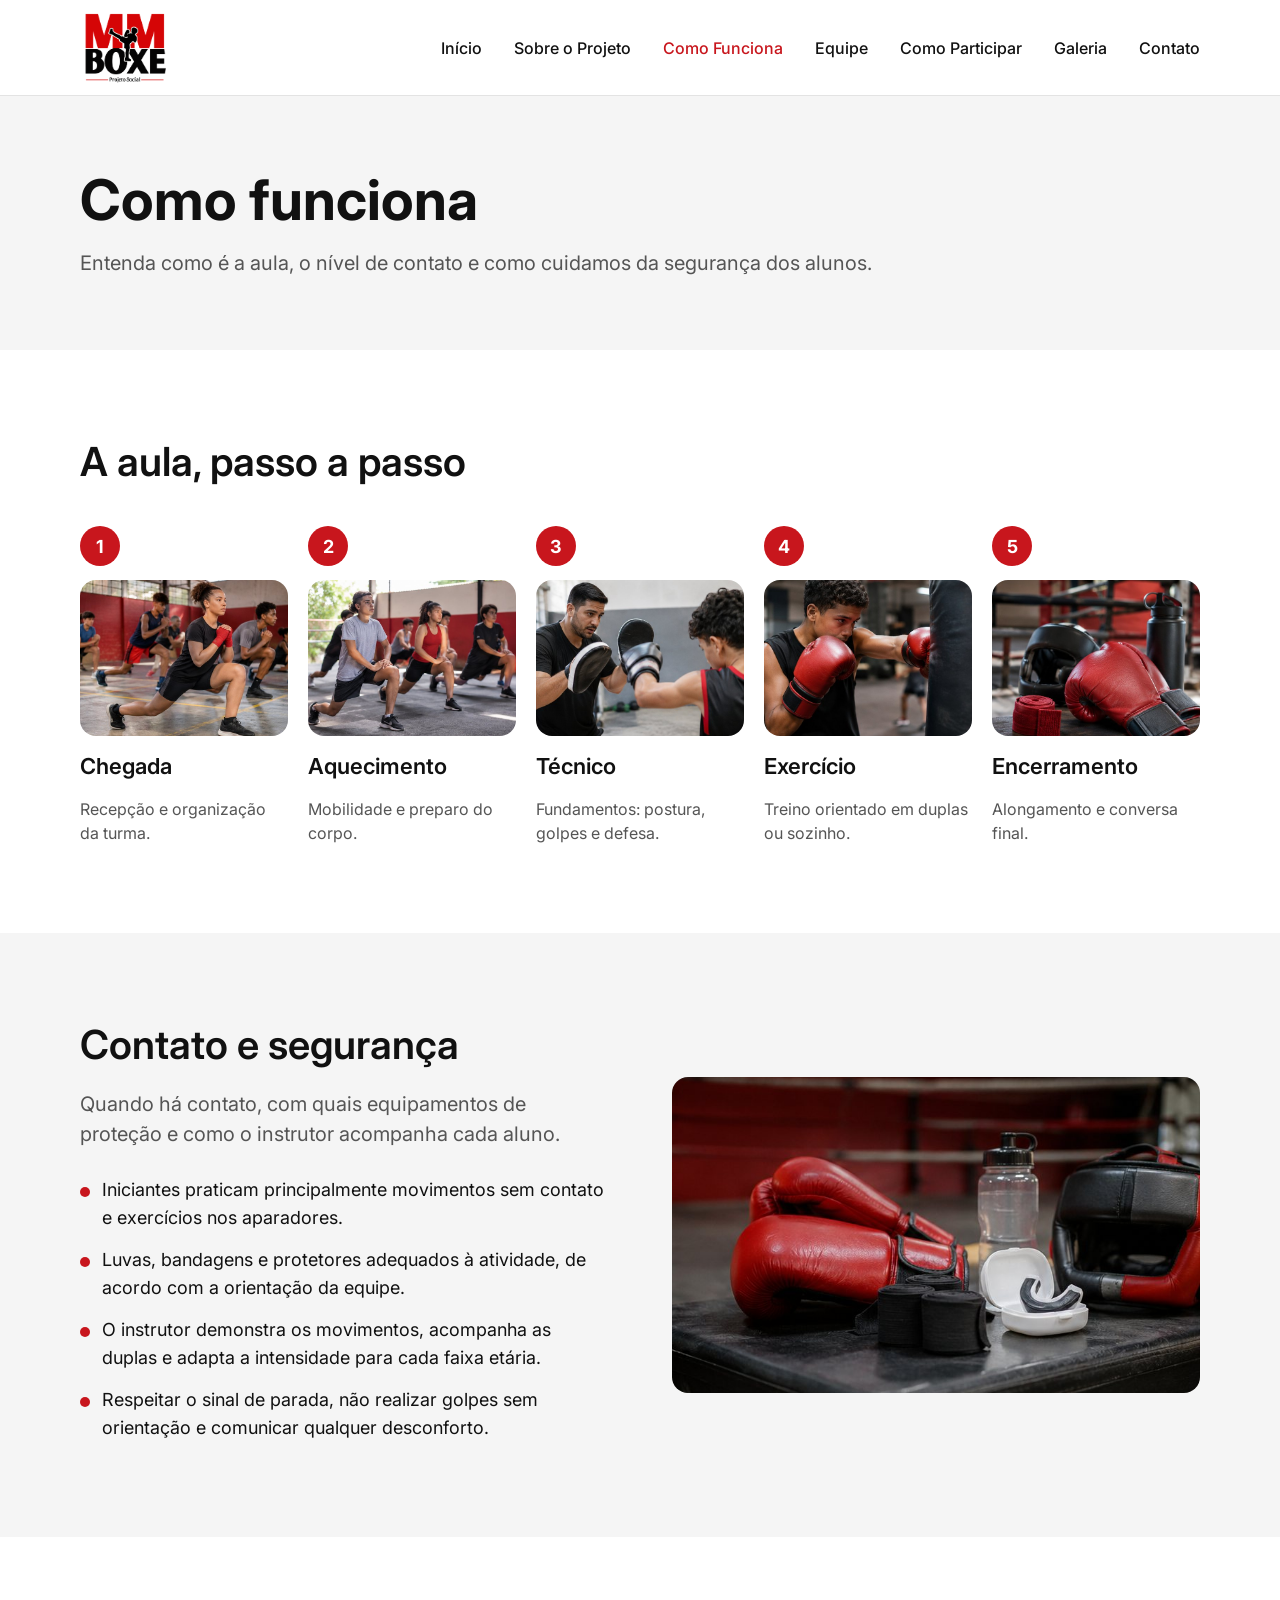
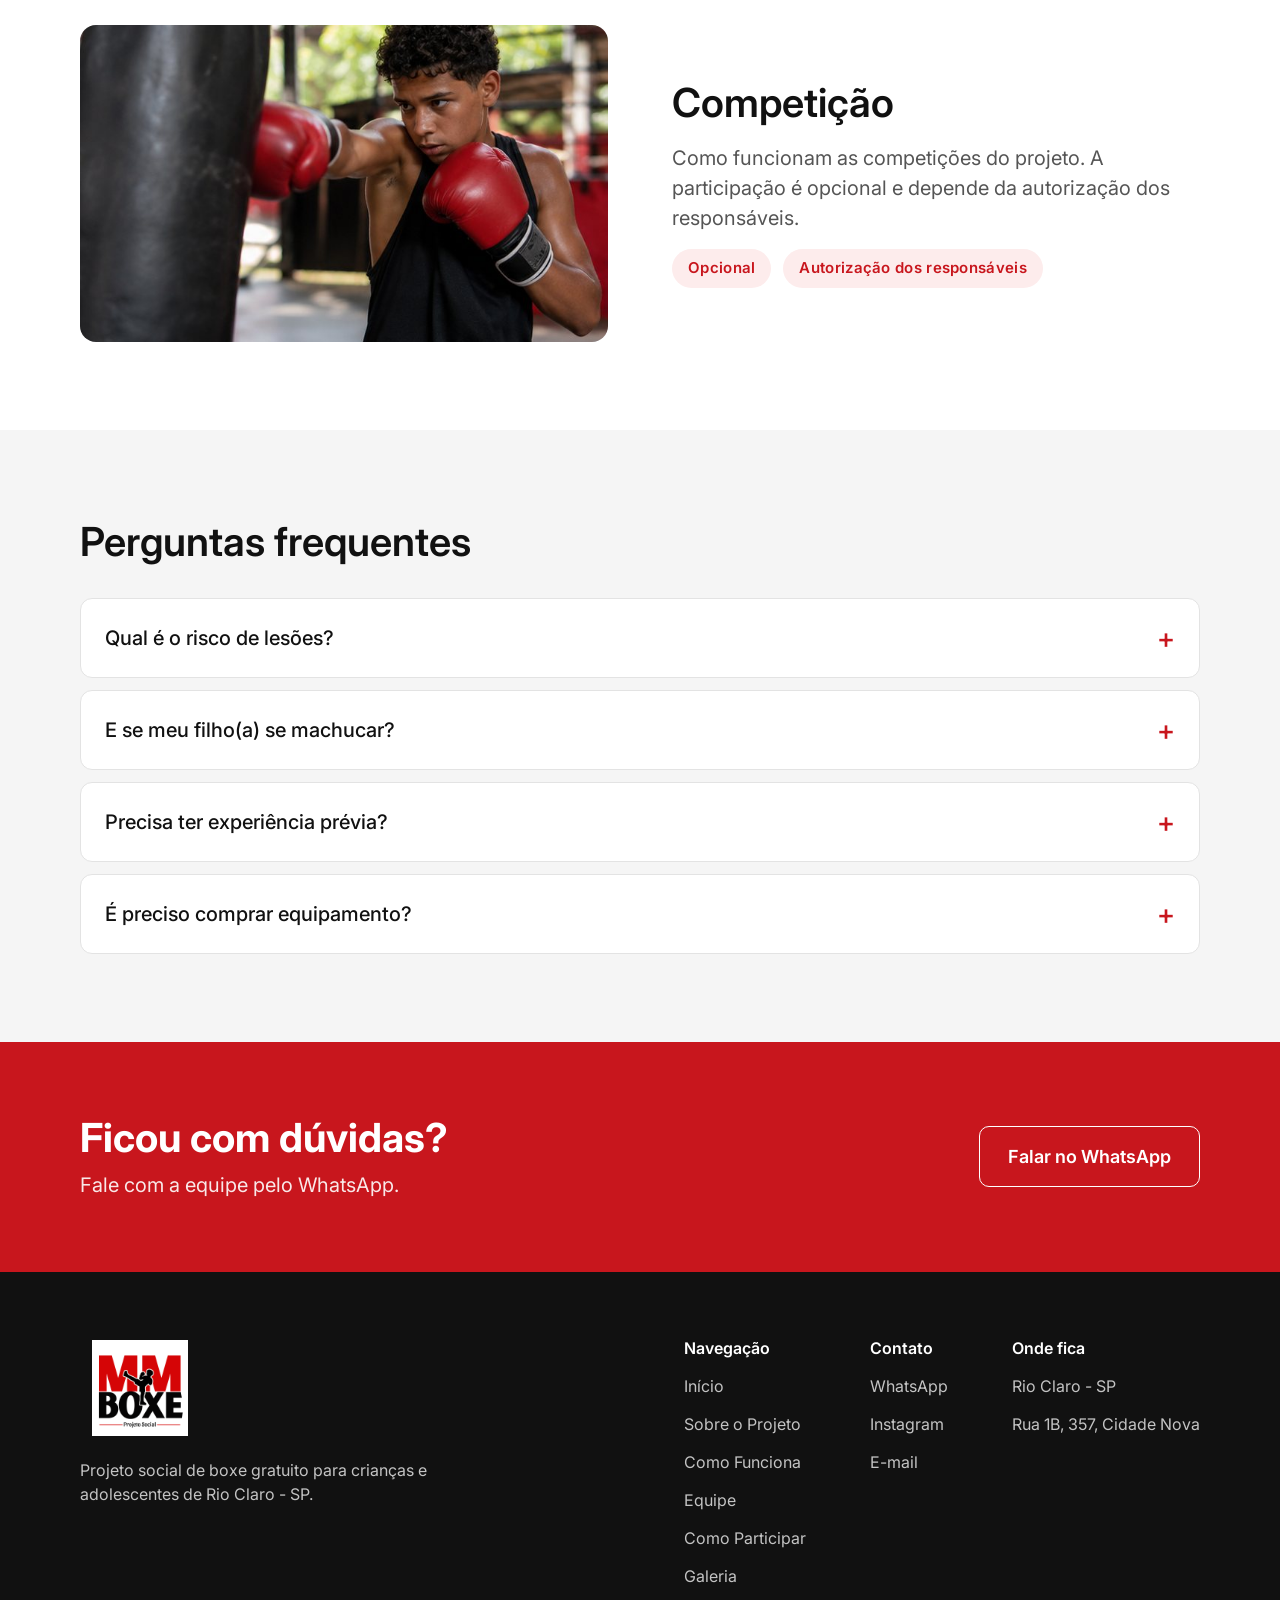
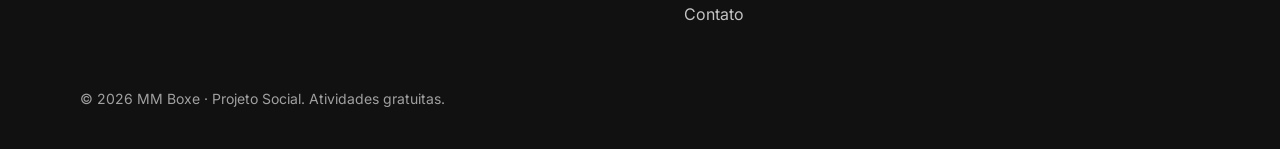
==== como-funciona.html @ a2ffd199 "criei o repo" ====
<!DOCTYPE html>
<html lang="pt-BR">
<head>
<meta charset="utf-8"/>
<meta content="width=device-width, initial-scale=1" name="viewport"/>
<title>Como Funciona · MM Boxe</title>
<meta content="Como é a aula, o nível de contato e como cuidamos da segurança dos alunos." name="description"/>
<link href="https://fonts.googleapis.com" rel="preconnect"/>
<link crossorigin="" href="https://fonts.gstatic.com" rel="preconnect"/>
<link href="https://fonts.googleapis.com/css2?family=Inter:wght@400;500;600;700&amp;display=swap" rel="stylesheet"/>
<link href="styles.css" rel="stylesheet"/>

</head>
<body>
<header class="navbar">
<a class="logo" href="index.html" aria-label="MM Boxe — página inicial"><img class="mm-brand-image" src="logo-mm-boxe.png" alt="MM Boxe" /></a>
<nav aria-label="Principal" class="menu">
<a href="index.html">Início</a>
<a href="sobre.html">Sobre o Projeto</a>
<a aria-current="page" href="como-funciona.html">Como Funciona</a>
<a href="equipe.html">Equipe</a>
<a href="como-participar.html">Como Participar</a>
<a href="galeria.html">Galeria</a>
<a href="contato.html">Contato</a>
</nav>
</header>
<main>
<!-- Design base desta página: Caderno -->
<section class="page-head">
<div class="container">
<h1 class="title-xl">Como funciona</h1>
<p class="lead">Entenda como é a aula, o nível de contato e como cuidamos da segurança dos alunos.</p>
</div>
</section>
<section class="section">
<div class="container stack" style="--gap:40px">
<h2 class="title-lg">A aula, passo a passo</h2>
<div class="grid-5">
<article class="step"><span class="num">1</span><img alt="Imagem ilustrativa: Alunos fazendo aquecimento" class="photo photo--thumb photo--image" decoding="async" loading="lazy" src="imagens/cena-1-2.jpg"/><h3>Chegada</h3><p>Recepção e organização da turma.</p></article>
<article class="step"><span class="num">2</span><img alt="Imagem ilustrativa: Grupo realizando exercícios de mobilidade" class="photo photo--thumb photo--image" decoding="async" loading="lazy" src="imagens/cena-2-2.jpg"/><h3>Aquecimento</h3><p>Mobilidade e preparo do corpo.</p></article>
<article class="step"><span class="num">3</span><img alt="Imagem ilustrativa: Professor ensinando técnicas de boxe" class="photo photo--thumb photo--image" decoding="async" loading="lazy" src="imagens/cena-1-3.jpg"/><h3>Técnico</h3><p>Fundamentos: postura, golpes e defesa.</p></article>
<article class="step"><span class="num">4</span><img alt="Imagem ilustrativa: Atleta praticando golpes" class="photo photo--thumb photo--image" decoding="async" loading="lazy" src="imagens/cena-3-1.jpg"/><h3>Exercício</h3><p>Treino orientado em duplas ou sozinho.</p></article>
<article class="step"><span class="num">5</span><img alt="Imagem ilustrativa: Equipamentos organizados ao final do treino" class="photo photo--thumb photo--image" decoding="async" loading="lazy" src="imagens/cena-3-4.jpg"/><h3>Encerramento</h3><p>Alongamento e conversa final.</p></article>
</div>
</div>
</section>
<section class="section section--surface">
<div class="container grid-2 row--center" style="gap:64px">
<div class="stack" style="--gap:20px">
<h2 class="title-lg">Contato e segurança</h2>
<p class="lead">Quando há contato, com quais equipamentos de proteção e como o instrutor acompanha cada aluno.</p>
<ul class="bullets">
<li>Iniciantes praticam principalmente movimentos sem contato e exercícios nos aparadores.</li>
<li>Luvas, bandagens e protetores adequados à atividade, de acordo com a orientação da equipe.</li>
<li>O instrutor demonstra os movimentos, acompanha as duplas e adapta a intensidade para cada faixa etária.</li>
<li>Respeitar o sinal de parada, não realizar golpes sem orientação e comunicar qualquer desconforto.</li>
</ul>
</div>
<img alt="Imagem ilustrativa de luvas, protetor e equipamentos para treino de boxe" class="photo photo--wide photo--image" decoding="async" loading="lazy" src="imagens/cena-1-4.jpg"/>
</div>
</section>
<section class="section">
<div class="container grid-2 row--center" style="gap:64px">
<img alt="Imagem ilustrativa de treinamento de boxe" class="photo photo--wide photo--image" decoding="async" loading="lazy" src="imagens/cena-2-1.jpg"/>
<div class="stack" style="--gap:16px">
<h2 class="title-lg">Competição</h2>
<p class="lead">Como funcionam as competições do projeto. A participação é opcional e depende da autorização dos responsáveis.</p>
<div class="chips"><span class="badge">Opcional</span><span class="badge">Autorização dos responsáveis</span></div>
</div>
</div>
</section>
<section class="section section--surface">
<div class="container stack" style="--gap:32px">
<h2 class="title-lg">Perguntas frequentes</h2>
<div class="faq">
<details><summary>Qual é o risco de lesões?</summary><p>Como em qualquer esporte, há possibilidade de lesões. A prática segura prioriza exercícios supervisionados, adaptação à experiência e proteção adequada. As orientações devem ser confirmadas com a equipe.</p></details>
<details><summary>E se meu filho(a) se machucar?</summary><p>A atividade é interrompida e a pessoa responsável é comunicada. Se necessário, deve ser buscado atendimento de saúde. Este é um procedimento ilustrativo, não uma política oficial publicada.</p></details>
<details><summary>Precisa ter experiência prévia?</summary><p>Não é necessário começar sabendo boxear. As primeiras aulas são dedicadas a postura, coordenação, deslocamento e fundamentos, respeitando o ritmo de cada aluno.</p></details>
<details><summary>É preciso comprar equipamento?</summary><p>As necessidades variam conforme a atividade. Consulte a equipe antes de comprar luvas, bandagens ou outros itens.</p></details>
</div>
</div>
</section>
<section class="cta">
<div>
<h2>Ficou com dúvidas?</h2>
<p>Fale com a equipe pelo WhatsApp.</p>
</div>
<a class="btn btn--on-brand" href="contato.html">Falar no WhatsApp</a>
</section>
</main>
<footer class="footer">
<div class="footer__top">
<div class="footer__brand">
<a class="logo" href="index.html" aria-label="MM Boxe — página inicial"><img class="mm-brand-image" src="logo-mm-boxe-b.png" alt="MM Boxe" /></a>
<p>Projeto social de boxe gratuito para crianças e adolescentes de Rio Claro - SP.</p>
</div>
<div class="footer__cols">
<div>
<h4>Navegação</h4>
<ul>
<li><a href="index.html">Início</a></li>
<li><a href="sobre.html">Sobre o Projeto</a></li>
<li><a href="como-funciona.html">Como Funciona</a></li>
<li><a href="equipe.html">Equipe</a></li>
<li><a href="como-participar.html">Como Participar</a></li>
<li><a href="galeria.html">Galeria</a></li>
<li><a href="contato.html">Contato</a></li>
</ul>
</div>
<div>
<h4>Contato</h4>
<ul><li><a href="contato.html#canais">WhatsApp</a></li><li><a href="contato.html#canais">Instagram</a></li><li><a href="contato.html#canais">E-mail</a></li></ul>
</div>
<div>
<h4>Onde fica</h4>
<ul><li>Rio Claro - SP</li><li>Rua 1B, 357, Cidade Nova</li></ul>
</div>
</div>
</div>
<p class="footer__bottom">© 2026 MM Boxe · Projeto Social. Atividades gratuitas.</p>
</footer>
</body>
</html>
---- styles.css ----
/* MM Boxe - Projeto Social
   Estilos compartilhados por todas as páginas. */

:root {
  --ink: #111111;
  --ink-muted: #555555;
  --brand: #c8161d;
  --brand-soft: #fdecec;
  --surface: #f5f5f5;
  --border: #e3e3e3;
  --white: #ffffff;
  --radius: 16px;
  --radius-sm: 10px;
  --gutter: 80px;
}

*,
*::before,
*::after {
  box-sizing: border-box;
}

body {
  margin: 0;
  font-family: "Inter", system-ui, -apple-system, "Segoe UI", Roboto, sans-serif;
  color: var(--ink);
  background: var(--white);
  line-height: 1.5;
}

h1, h2, h3, p, ul { margin: 0; }
ul { padding: 0; list-style: none; }
a { color: inherit; text-decoration: none; }
img { max-width: 100%; display: block; }

/* ---------- Estrutura ---------- */

.section {
  padding: 88px var(--gutter);
}
.section--surface { background: var(--surface); }
.section--tight-top { padding-top: 0; }
.container { max-width: 1280px; margin: 0 auto; }
.stack { display: flex; flex-direction: column; }
.stack > * + * { margin-top: var(--gap, 16px); }
.row { display: flex; gap: var(--gap, 24px); }
.row--center { align-items: center; }
.grid-3 { display: grid; grid-template-columns: repeat(3, 1fr); gap: 24px; }
.grid-4 { display: grid; grid-template-columns: repeat(4, 1fr); gap: 20px; }
.grid-5 { display: grid; grid-template-columns: repeat(5, 1fr); gap: 20px; }
.grid-2 { display: grid; grid-template-columns: 1fr 1fr; gap: 48px; }

/* ---------- Tipografia ---------- */

.title-xl { font-size: 56px; font-weight: 700; line-height: 64px; }
.title-hero { font-size: 60px; font-weight: 700; line-height: 68px; }
.title-lg { font-size: 40px; font-weight: 600; line-height: 48px; }
.title-md { font-size: 28px; font-weight: 600; line-height: 36px; }
.title-sm { font-size: 24px; font-weight: 600; line-height: 30px; }
.lead { font-size: 20px; line-height: 30px; color: var(--ink-muted); }
.muted { color: var(--ink-muted); }
.brand { color: var(--brand); }

/* ---------- Navbar ---------- */

.navbar {
  display: flex;
  align-items: center;
  justify-content: space-between;
  gap: 24px;
  padding: 0 var(--gutter);
  min-height: 96px;
  background: var(--white);
  border-bottom: 1px solid var(--border);
}

.logo { display: flex; align-items: center; gap: 12px; font-size: 22px; font-weight: 700; }
.logo__mark {
  width: 44px;
  height: 44px;
  display: grid;
  place-items: center;
  background: var(--brand);
  color: var(--white);
  border-radius: var(--radius-sm);
  font-size: 18px;
  font-weight: 700;
}

.menu { display: flex; flex-wrap: wrap; gap: 8px 32px; font-size: 16px; font-weight: 500; }
.menu a:hover { color: var(--brand); }
.menu a[aria-current="page"] { color: var(--brand); }

/* ---------- Botões ---------- */

.btn {
  display: inline-flex;
  align-items: center;
  justify-content: center;
  padding: 16px 28px;
  border-radius: var(--radius-sm);
  border: 1.5px solid transparent;
  font: inherit;
  font-size: 18px;
  font-weight: 600;
  cursor: pointer;
  transition: opacity 0.15s ease;
}
.btn:hover { opacity: 0.88; }
.btn--primary { background: var(--brand); color: var(--white); }
.btn--secondary { background: transparent; color: var(--ink); border-color: var(--ink); }
.btn--on-brand { background: transparent; color: var(--white); border-color: var(--white); }
.btn-group { display: flex; flex-wrap: wrap; gap: 16px; }

/* ---------- Placeholders de foto ---------- */

.photo {
  display: grid;
  place-items: center;
  background: var(--surface);
  border: 1.5px dashed var(--border);
  border-radius: var(--radius);
  color: var(--ink-muted);
  font-size: 16px;
  font-weight: 600;
  text-align: center;
  padding: 16px;
}
.photo--hero { min-height: 480px; }
.photo--wide { min-height: 400px; }
.photo--card { min-height: 320px; }
.photo--thumb { min-height: 170px; }
.photo--gallery { min-height: 300px; }
.photo--square { min-height: 260px; }

/* ---------- Componentes ---------- */

.page-head { background: var(--surface); padding: 72px var(--gutter); }
.page-head .lead { margin-top: 16px; }

.badge {
  display: inline-block;
  padding: 6px 14px;
  background: var(--brand-soft);
  color: var(--brand);
  border-radius: 100px;
  font-size: 13px;
  font-weight: 600;
  letter-spacing: 0.02em;
}
.badge--solid {
  background: var(--brand);
  color: var(--white);
  padding: 14px 20px;
  border-radius: 12px;
  font-size: 18px;
  font-weight: 700;
}

.card {
  background: var(--white);
  border: 1px solid var(--border);
  border-radius: var(--radius);
  padding: 32px;
}
.card--surface { background: var(--surface); border: 0; padding: 24px; }
.card h3 { font-size: 24px; font-weight: 600; line-height: 30px; }
.card p { margin-top: 12px; color: var(--ink-muted); font-size: 17px; line-height: 26px; }
.card .more { display: inline-block; margin-top: 12px; color: var(--brand); font-weight: 600; }

.info-card { background: var(--surface); border-radius: var(--radius); padding: 24px; }
.info-card small { display: block; color: var(--brand); font-size: 13px; font-weight: 600; letter-spacing: 0.04em; }
.info-card strong { display: block; margin-top: 8px; font-size: 22px; font-weight: 600; line-height: 28px; }
.info-card span { display: block; margin-top: 8px; color: var(--ink-muted); }

.video {
  display: flex;
  flex-direction: column;
  align-items: center;
  justify-content: center;
  gap: 16px;
  min-height: 520px;
  background: var(--surface);
  border-radius: var(--radius);
  color: var(--ink-muted);
  font-weight: 600;
}
.video__play {
  width: 96px;
  height: 96px;
  display: grid;
  place-items: center;
  background: var(--brand);
  border-radius: 50%;
  border: 0;
  cursor: pointer;
}
.video__play::before {
  content: "";
  margin-left: 6px;
  border-style: solid;
  border-width: 16px 0 16px 28px;
  border-color: transparent transparent transparent var(--white);
}

.person h3 { margin-top: 16px; font-size: 24px; font-weight: 600; }
.person p { margin-top: 8px; color: var(--ink-muted); }

.quote { display: flex; flex-direction: column; justify-content: space-between; gap: 24px; }
.quote blockquote { margin: 0; font-size: 20px; font-weight: 500; line-height: 30px; }
.author { display: flex; align-items: center; gap: 12px; }
.author__avatar { width: 44px; height: 44px; border-radius: 50%; background: var(--border); }
.author strong { display: block; font-size: 16px; }
.author span { display: block; font-size: 14px; color: var(--ink-muted); }

.cta {
  display: flex;
  align-items: center;
  justify-content: space-between;
  gap: 32px;
  padding: 72px var(--gutter);
  background: var(--brand);
  color: var(--white);
}
.cta h2 { font-size: 40px; font-weight: 700; line-height: 48px; }
.cta p { margin-top: 8px; font-size: 20px; opacity: 0.9; }

.bullets li {
  position: relative;
  padding: 7px 0 7px 22px;
  font-size: 18px;
  line-height: 28px;
}
.bullets li::before {
  content: "";
  position: absolute;
  left: 0;
  top: 18px;
  width: 10px;
  height: 10px;
  border-radius: 50%;
  background: var(--brand);
}

.notice {
  background: var(--brand-soft);
  border-radius: var(--radius);
  padding: 40px;
}
.notice h2 { font-size: 28px; font-weight: 600; color: var(--brand); }
.notice p { margin-top: 12px; font-size: 20px; line-height: 30px; }

.chips { display: flex; flex-wrap: wrap; gap: 12px; }
.chips .badge { font-size: 15px; padding: 8px 16px; }

.step { display: flex; flex-direction: column; gap: 14px; }
.step h3 { font-size: 22px; font-weight: 600; }
.step p { color: var(--ink-muted); font-size: 16px; line-height: 24px; }
.num {
  width: 40px;
  height: 40px;
  flex: none;
  display: grid;
  place-items: center;
  border-radius: 50%;
  background: var(--brand);
  color: var(--white);
  font-size: 18px;
  font-weight: 700;
}

.faq details {
  background: var(--white);
  border: 1px solid var(--border);
  border-radius: 12px;
  padding: 24px;
}
.faq details + details { margin-top: 12px; }
.faq summary {
  display: flex;
  align-items: center;
  justify-content: space-between;
  font-size: 20px;
  font-weight: 500;
  cursor: pointer;
  list-style: none;
}
.faq summary::-webkit-details-marker { display: none; }
.faq summary::after { content: "+"; color: var(--brand); font-size: 28px; line-height: 1; }
.faq details[open] summary::after { content: "-"; }
.faq details p { margin-top: 12px; color: var(--ink-muted); }

.team-row {
  display: grid;
  grid-template-columns: 260px 1fr;
  align-items: center;
  gap: 40px;
  padding: 24px;
  background: var(--white);
  border: 1px solid var(--border);
  border-radius: var(--radius);
}
.team-row + .team-row { margin-top: 24px; }
.team-row h2 { font-size: 28px; font-weight: 600; }
.team-row .role { margin-top: 10px; color: var(--brand); font-size: 18px; font-weight: 600; }
.team-row .label { margin-top: 10px; font-size: 14px; font-weight: 600; color: var(--ink-muted); }
.team-row ul { margin-top: 4px; font-size: 17px; }
.team-row .btn { margin-top: 16px; }

.steps-list li {
  display: flex;
  align-items: center;
  gap: 16px;
  padding: 20px;
  background: var(--surface);
  border-radius: 12px;
  font-size: 20px;
  font-weight: 500;
  line-height: 28px;
}
.steps-list li + li { margin-top: 16px; }

.schedule { display: grid; gap: 8px; }

.form-card {
  display: grid;
  gap: 24px;
  padding: 40px;
  background: var(--white);
  border: 1px solid var(--border);
  border-radius: var(--radius);
}
.form-row { display: grid; grid-template-columns: 1fr 1fr; gap: 24px; }
.field { display: grid; gap: 8px; }
.field label { font-size: 16px; font-weight: 500; }
.field input {
  padding: 14px 16px;
  background: var(--surface);
  border: 1px solid var(--border);
  border-radius: var(--radius-sm);
  font: inherit;
}
.field input:focus { outline: 2px solid var(--brand); outline-offset: 1px; }

.contact-list { display: grid; gap: 24px; }
.contact-list small { display: block; font-size: 14px; font-weight: 600; color: var(--ink-muted); }
.contact-list span { display: block; margin-top: 4px; font-size: 20px; font-weight: 500; }

.gallery { display: grid; grid-template-columns: repeat(3, 1fr); gap: 24px; }

/* ---------- Rodapé ---------- */

.footer { background: var(--ink); color: var(--white); padding: 64px var(--gutter) 40px; }
.footer__top { display: flex; justify-content: space-between; gap: 48px; }
.footer__brand { max-width: 420px; }
.footer__brand p { margin-top: 16px; opacity: 0.75; }
.footer__cols { display: flex; gap: 64px; }
.footer h4 { margin: 0 0 14px; font-size: 16px; font-weight: 600; }
.footer li { margin-bottom: 14px; opacity: 0.75; }
.footer li a:hover { opacity: 1; text-decoration: underline; }
.footer__bottom { margin-top: 48px; font-size: 14px; opacity: 0.6; }

/* ---------- Responsivo ---------- */

@media (max-width: 1100px) {
  :root { --gutter: 40px; }
  .title-xl { font-size: 44px; line-height: 52px; }
  .title-hero { font-size: 48px; line-height: 56px; }
  .grid-5 { grid-template-columns: repeat(3, 1fr); }
  .grid-4 { grid-template-columns: repeat(2, 1fr); }
}

@media (max-width: 800px) {
  :root { --gutter: 20px; }
  .section { padding-top: 56px; padding-bottom: 56px; }
  .navbar { flex-direction: column; align-items: flex-start; padding-top: 20px; padding-bottom: 20px; }
  .menu { gap: 8px 20px; font-size: 15px; }
  .row, .cta, .footer__top, .footer__cols { flex-direction: column; }
  .grid-2, .grid-3, .grid-4, .grid-5, .gallery, .form-row, .team-row { grid-template-columns: 1fr; }
  .cta { align-items: flex-start; }
  .title-xl, .title-hero { font-size: 36px; line-height: 44px; }
  .title-lg, .cta h2 { font-size: 30px; line-height: 38px; }
  .photo--hero, .photo--wide, .video { min-height: 260px; }
  .footer__cols { gap: 32px; }
}


/* Fotos integradas: arquivos locais, cortes responsivos e carregamento leve. */
.photo--image { display:block; width:100%; height:auto; padding:0; border:0; object-fit:cover; object-position:center; background:#e9e9e9; }
.photo--hero { aspect-ratio: 5 / 4; min-height:0; }
.photo--wide { aspect-ratio: 5 / 3; min-height:0; }
.photo--card { aspect-ratio: 4 / 3; min-height:0; }
.photo--thumb { aspect-ratio: 4 / 3; min-height:0; }
.photo--gallery { aspect-ratio: 4 / 3; min-height:0; }
.photo--square { aspect-ratio: 1 / 1; min-height:0; }
.video--illustration { position:relative; background:linear-gradient(90deg,rgba(15,15,15,.72),rgba(15,15,15,.18)),url('imagens/cena-3-3.jpg') center/cover; color:white; text-align:center; padding:36px; }
.video__message { display:grid; gap:8px; max-width:600px; }
.video__message strong { font-size:clamp(24px,4vw,40px); }
.video__message span { font-size:17px; font-weight:400; }
.location-visual { position:relative; border-radius:var(--radius); overflow:hidden; background:#222; min-height:230px; }
.location-visual img { width:100%; height:230px; object-fit:cover; filter:brightness(.55); }
.location-visual > div { position:absolute; inset:auto 0 0; padding:25px; color:white; display:grid; gap:5px; }
.location-visual strong { font-size:24px; }
.location-visual span { font-size:14px; }
@media(max-width:700px) { .photo--hero {aspect-ratio:4/3;} .photo--wide {aspect-ratio: 4/3;} .video--illustration {min-height:280px;} }

/* Estilos complementares */


.form-message{font-weight:600;color:#186432;}
.gallery-link{display:block;min-width:0;overflow:hidden;border-radius:16px;}
.gallery-link img{width:100%;transition:transform .2s ease;}
.gallery-link:hover img{transform:scale(1.035);}
.team-row{scroll-margin-top:20px;}
#canais{scroll-margin-top:24px;}


.video__play{
  width:74px;
  height:74px;
  display:grid;
  place-items:center;
  background:var(--brand);
  border-radius:50%;
  position:absolute;
  inset:70% auto auto 50%;
  transform:translate(-50%,-50%);
  box-shadow:0 0 0 10px rgba(216,16,24,.20);
}

.video__play::before{
  content:"";
  margin-left:5px;
  border-style:solid;
  border-width:13px 0 13px 22px;
  border-color:transparent transparent transparent var(--white);
}

.video__play-label{
  font-size:18px;
  font-weight:600;
  color:var(--white);
  white-space:nowrap;
}

@media(max-width:700px){
  .video__fake-player{padding:10px 16px 10px 10px; gap:12px;}
  .video__play{width:62px; height:62px; box-shadow:0 0 0 8px rgba(216,16,24,.18);}
  .video__play::before{border-width:11px 0 11px 18px;}
  .video__play-label{font-size:16px;}
}

/* Identidade visual MM Boxe: cabeçalho e rodapé */
.navbar > a.logo, .footer__brand > a.logo {
  display: inline-flex; align-items: center; justify-content: center;
  flex: 0 0 auto; text-decoration: none; line-height: 1;
 border-radius: 5px; padding: 4px;
}
.navbar > a.logo .mm-brand-image { width: 82px; height: 72px; display: block; object-fit: contain; }
.footer__brand > a.logo .mm-brand-image { width: 112px; height: 96px; display: block; object-fit: contain; }
@media (max-width: 640px) {
  .navbar > a.logo .mm-brand-image { width: 68px; height: 60px; }
  .footer__brand > a.logo .mm-brand-image { width: 96px; height: 82px; }
}
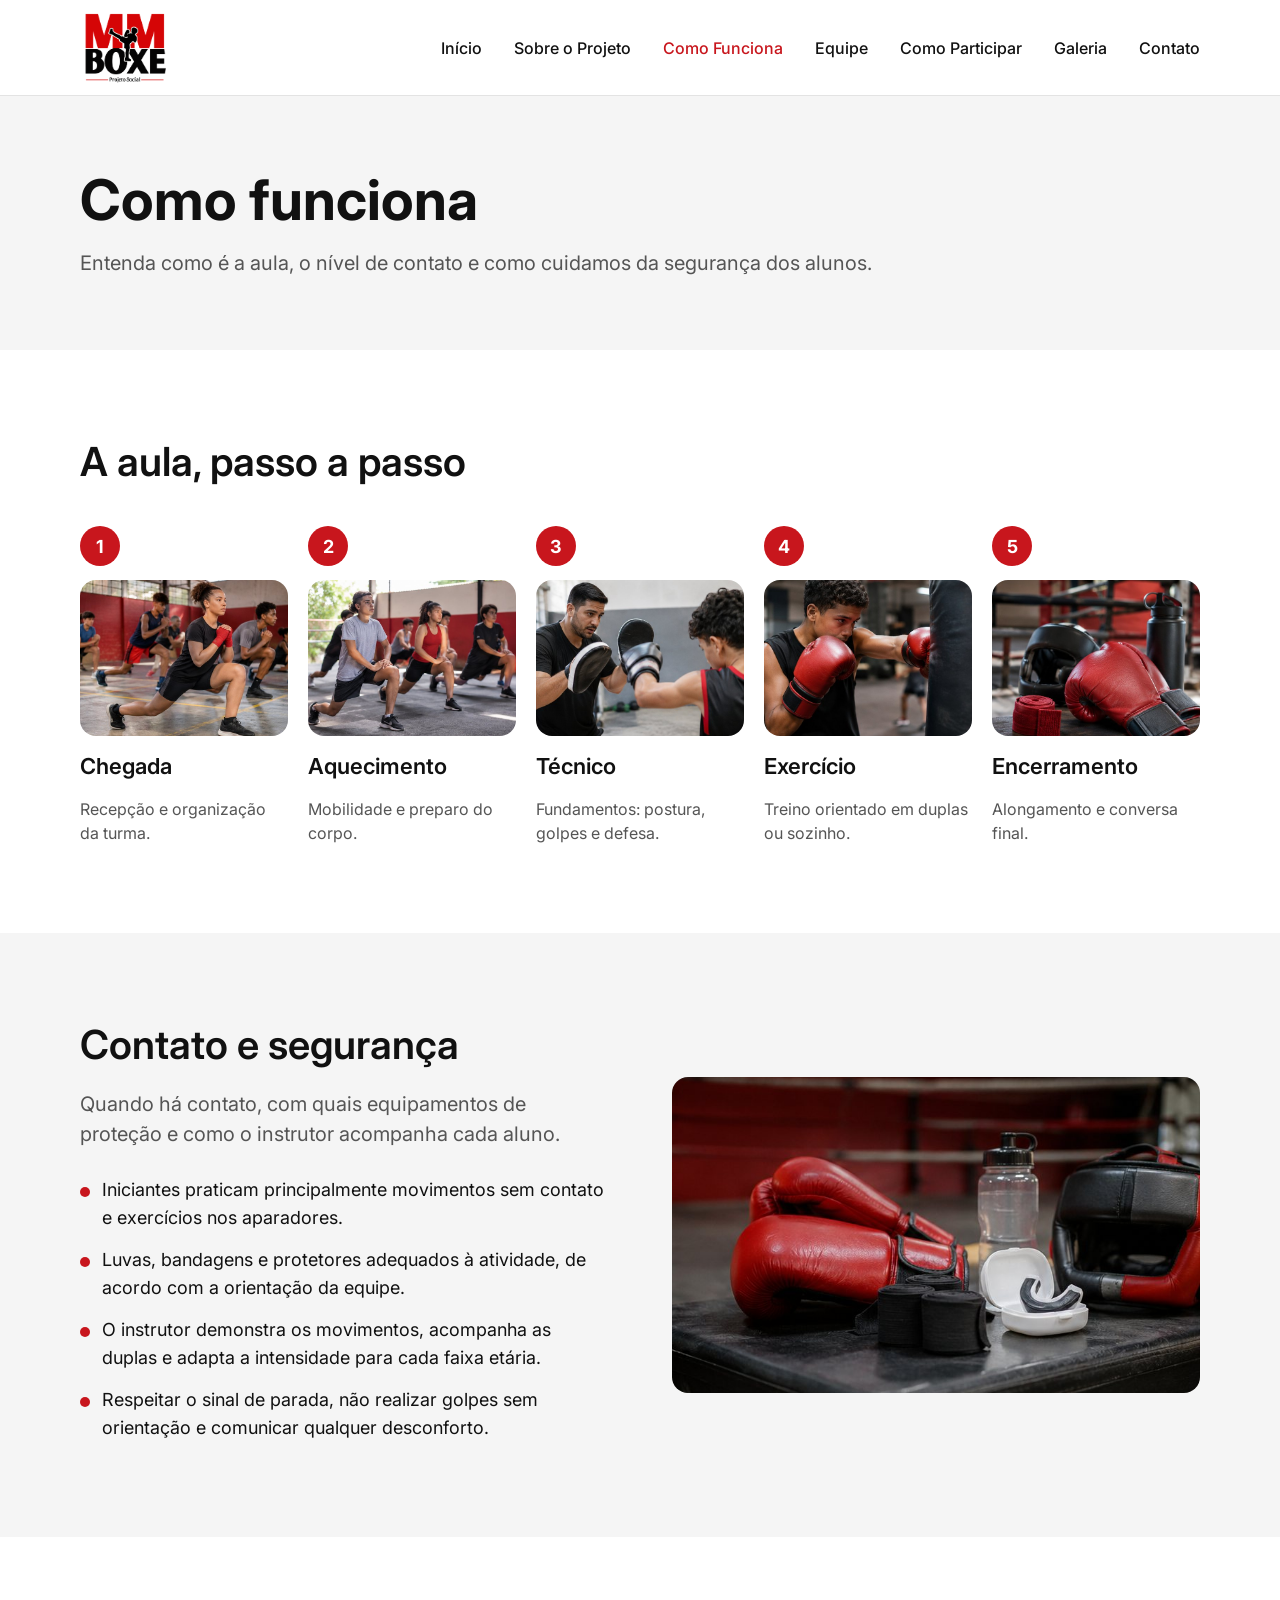
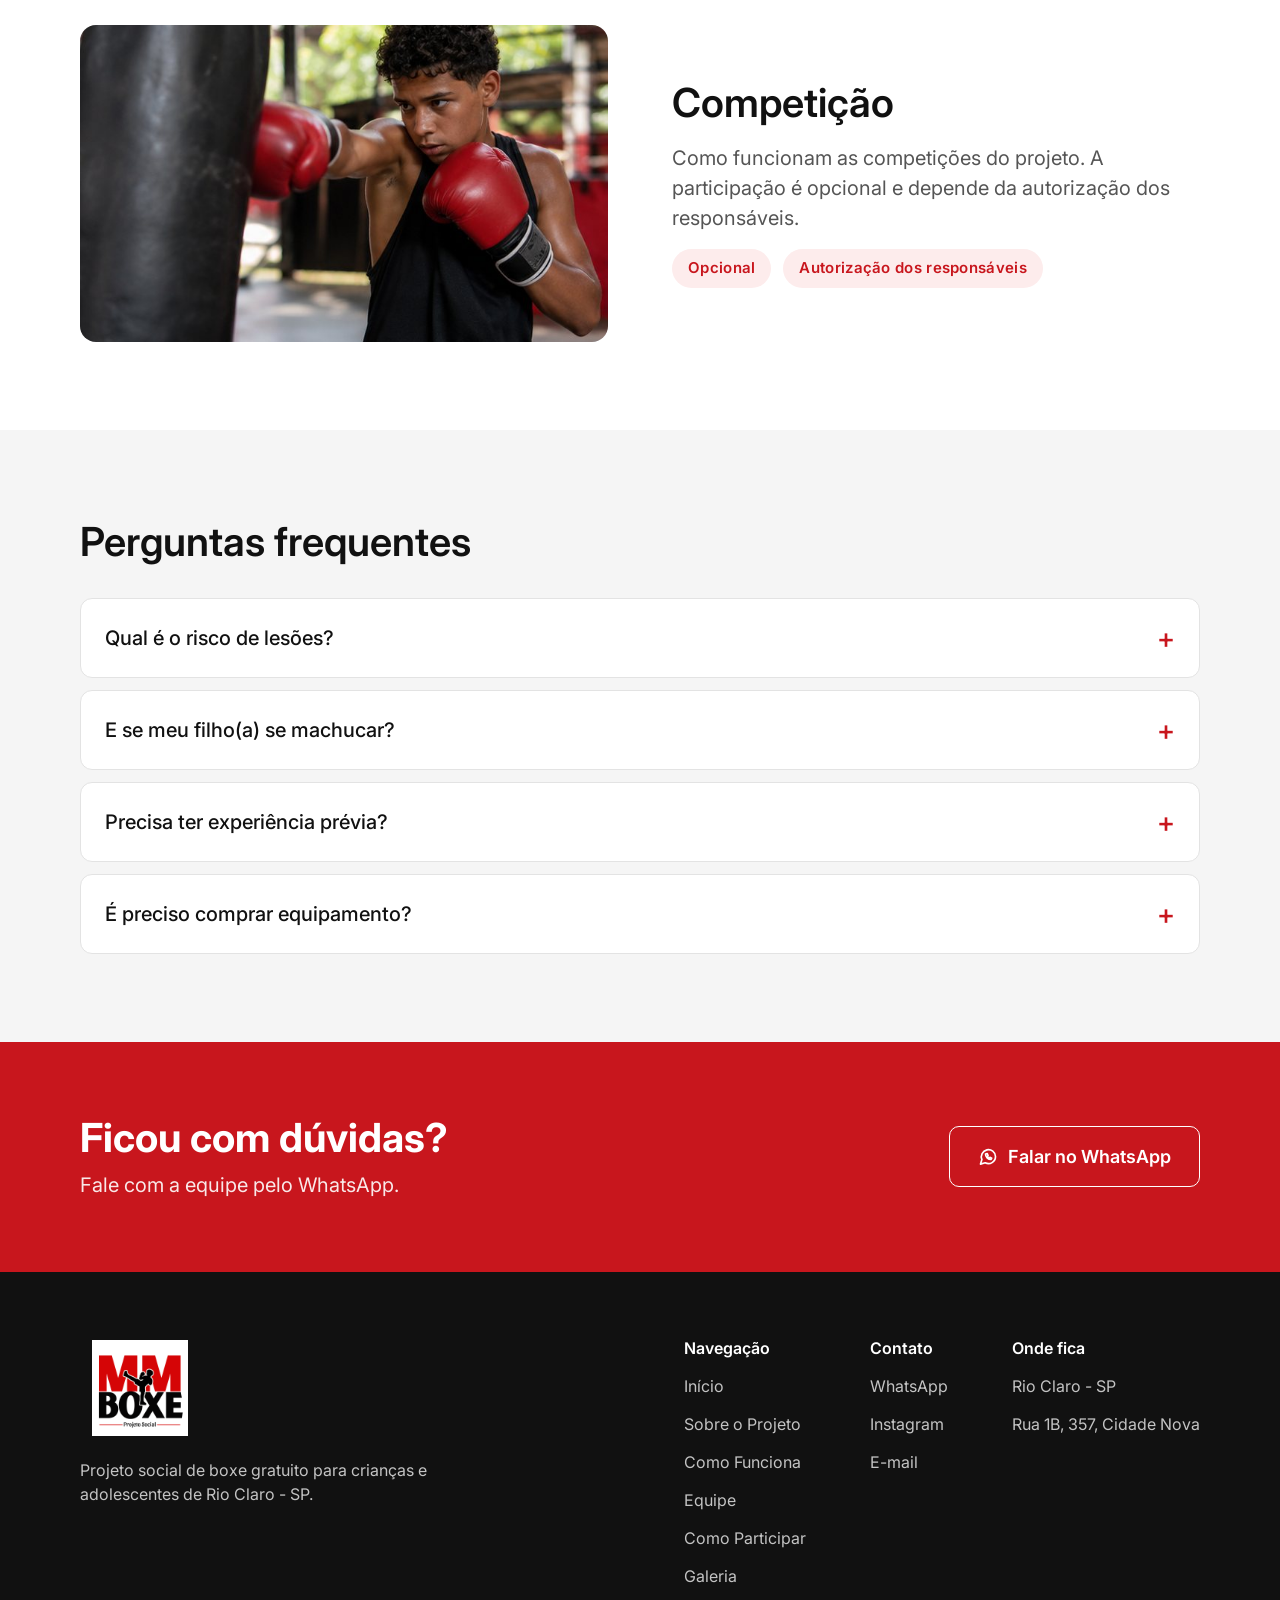
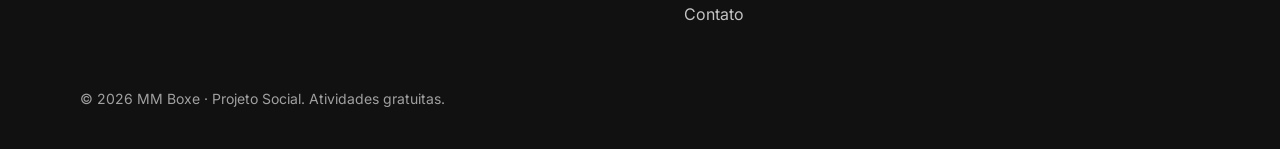
==== commit 11e319e5: "correcao dos erros apontados pelo outro time" ====
--- a/como-funciona.html
+++ b/como-funciona.html
@@ -14,7 +14,8 @@
 <body>
 <header class="navbar">
 <a class="logo" href="index.html" aria-label="MM Boxe — página inicial"><img class="mm-brand-image" src="logo-mm-boxe.png" alt="MM Boxe" /></a>
-<nav aria-label="Principal" class="menu">
+<button type="button" class="menu-toggle" aria-expanded="false" aria-controls="menu-principal" aria-label="Abrir menu"><svg aria-hidden="true" viewBox="0 0 24 24" fill="none" stroke="currentColor" stroke-width="2" stroke-linecap="round" stroke-linejoin="round" class="icon-open"><path d="M4 7h16M4 12h16M4 17h16"/></svg><svg aria-hidden="true" viewBox="0 0 24 24" fill="none" stroke="currentColor" stroke-width="2" stroke-linecap="round" stroke-linejoin="round" class="icon-close"><path d="M6 6l12 12M18 6 6 18"/></svg></button>
+<nav aria-label="Principal" class="menu" id="menu-principal">
 <a href="index.html">Início</a>
 <a href="sobre.html">Sobre o Projeto</a>
 <a aria-current="page" href="como-funciona.html">Como Funciona</a>
@@ -85,7 +86,7 @@
 <h2>Ficou com dúvidas?</h2>
 <p>Fale com a equipe pelo WhatsApp.</p>
 </div>
-<a class="btn btn--on-brand" href="contato.html">Falar no WhatsApp</a>
+<a class="btn btn--on-brand" data-whatsapp="Olá! Tenho dúvidas sobre o projeto MM Boxe." href="contato.html"><svg aria-hidden="true" viewBox="0 0 24 24" fill="none" stroke="currentColor" stroke-width="2" stroke-linecap="round" stroke-linejoin="round"><path d="M21 11.5a8.4 8.4 0 0 1-12.4 7.4L3 20.5l1.7-5.4A8.5 8.5 0 1 1 21 11.5z"/><path d="M9 8.5c0 3.5 3 6.5 6.5 6.5l1-1.6-2.2-1-1 .8a4.5 4.5 0 0 1-2-2l.8-1-1-2.2z"/></svg>Falar no WhatsApp</a>
 </section>
 </main>
 <footer class="footer">
@@ -119,5 +120,6 @@
 </div>
 <p class="footer__bottom">© 2026 MM Boxe · Projeto Social. Atividades gratuitas.</p>
 </footer>
+<script defer src="site.js"></script>
 </body>
 </html>
--- a/styles.css
+++ b/styles.css
@@ -463,3 +463,90 @@
   .footer__brand > a.logo .mm-brand-image { width: 96px; height: 82px; }
 }
 
+
+/* ---------- Menu hambúrguer ---------- */
+.menu-toggle {
+  display: none;
+  width: 48px;
+  height: 48px;
+  padding: 0;
+  align-items: center;
+  justify-content: center;
+  background: transparent;
+  border: 1.5px solid var(--ink);
+  border-radius: var(--radius-sm);
+  color: var(--ink);
+  cursor: pointer;
+}
+.menu-toggle svg { width: 26px; height: 26px; }
+.menu-toggle .icon-close { display: none; }
+.menu-toggle[aria-expanded="true"] .icon-open { display: none; }
+.menu-toggle[aria-expanded="true"] .icon-close { display: block; }
+.menu-toggle:focus-visible, .btn:focus-visible, .lightbox__btn:focus-visible { outline: 3px solid var(--brand); outline-offset: 2px; }
+
+@media (max-width: 800px) {
+  .navbar { flex-direction: row; flex-wrap: wrap; align-items: center; justify-content: space-between; }
+  .menu-toggle { display: inline-flex; }
+  .menu { display: none; flex-direction: column; flex-basis: 100%; gap: 0; padding-top: 12px; }
+  .menu.is-open { display: flex; }
+  .menu a { padding: 14px 4px; border-top: 1px solid var(--border); font-size: 17px; }
+}
+
+/* ---------- Ícones em botões ---------- */
+.btn { gap: 10px; }
+.btn svg { width: 20px; height: 20px; flex: none; }
+
+/* ---------- Formulário: obrigatórios e erros inline ---------- */
+.req { color: var(--brand); font-weight: 700; }
+.form-legend { font-size: 15px; color: var(--ink-muted); }
+.field input[aria-invalid="true"] { border-color: var(--brand); border-width: 2px; background: var(--brand-soft); }
+.field-error { min-height: 0; color: var(--brand); font-size: 14px; font-weight: 600; }
+.field-error:empty { display: none; }
+.field-hint { font-size: 14px; color: var(--ink-muted); }
+.form-message a { text-decoration: underline; }
+
+/* ---------- Documentos e FAQ ---------- */
+.docs-card h3 { font-size: 24px; font-weight: 600; line-height: 30px; }
+.docs-card .bullets { margin-top: 8px; }
+.docs-card .bullets li { font-size: 17px; line-height: 26px; }
+.docs-card .bullets li::before { top: 16px; }
+
+/* ---------- Lightbox ---------- */
+.no-scroll { overflow: hidden; }
+.lightbox {
+  position: fixed;
+  inset: 0;
+  z-index: 100;
+  display: flex;
+  align-items: center;
+  justify-content: center;
+  gap: 16px;
+  padding: 24px;
+  background: rgba(0, 0, 0, 0.88);
+}
+.lightbox[hidden] { display: none; }
+.lightbox__figure { margin: 0; max-width: min(1000px, 100%); text-align: center; color: var(--white); }
+.lightbox__img { max-height: 78vh; width: auto; margin: 0 auto; border-radius: var(--radius-sm); }
+.lightbox__caption { margin-top: 12px; font-size: 15px; }
+.lightbox__btn {
+  flex: none;
+  width: 52px;
+  height: 52px;
+  display: grid;
+  place-items: center;
+  background: rgba(255, 255, 255, 0.14);
+  color: var(--white);
+  border: 1.5px solid rgba(255, 255, 255, 0.5);
+  border-radius: 50%;
+  font-size: 34px;
+  line-height: 1;
+  cursor: pointer;
+}
+.lightbox__btn:hover { background: rgba(255, 255, 255, 0.28); }
+.lightbox__close { position: absolute; top: 16px; right: 16px; }
+@media (max-width: 700px) {
+  .lightbox { flex-wrap: wrap; align-content: center; }
+  .lightbox__figure { order: 0; flex-basis: 100%; }
+  .lightbox__prev { order: 1; }
+  .lightbox__next { order: 2; }
+}
